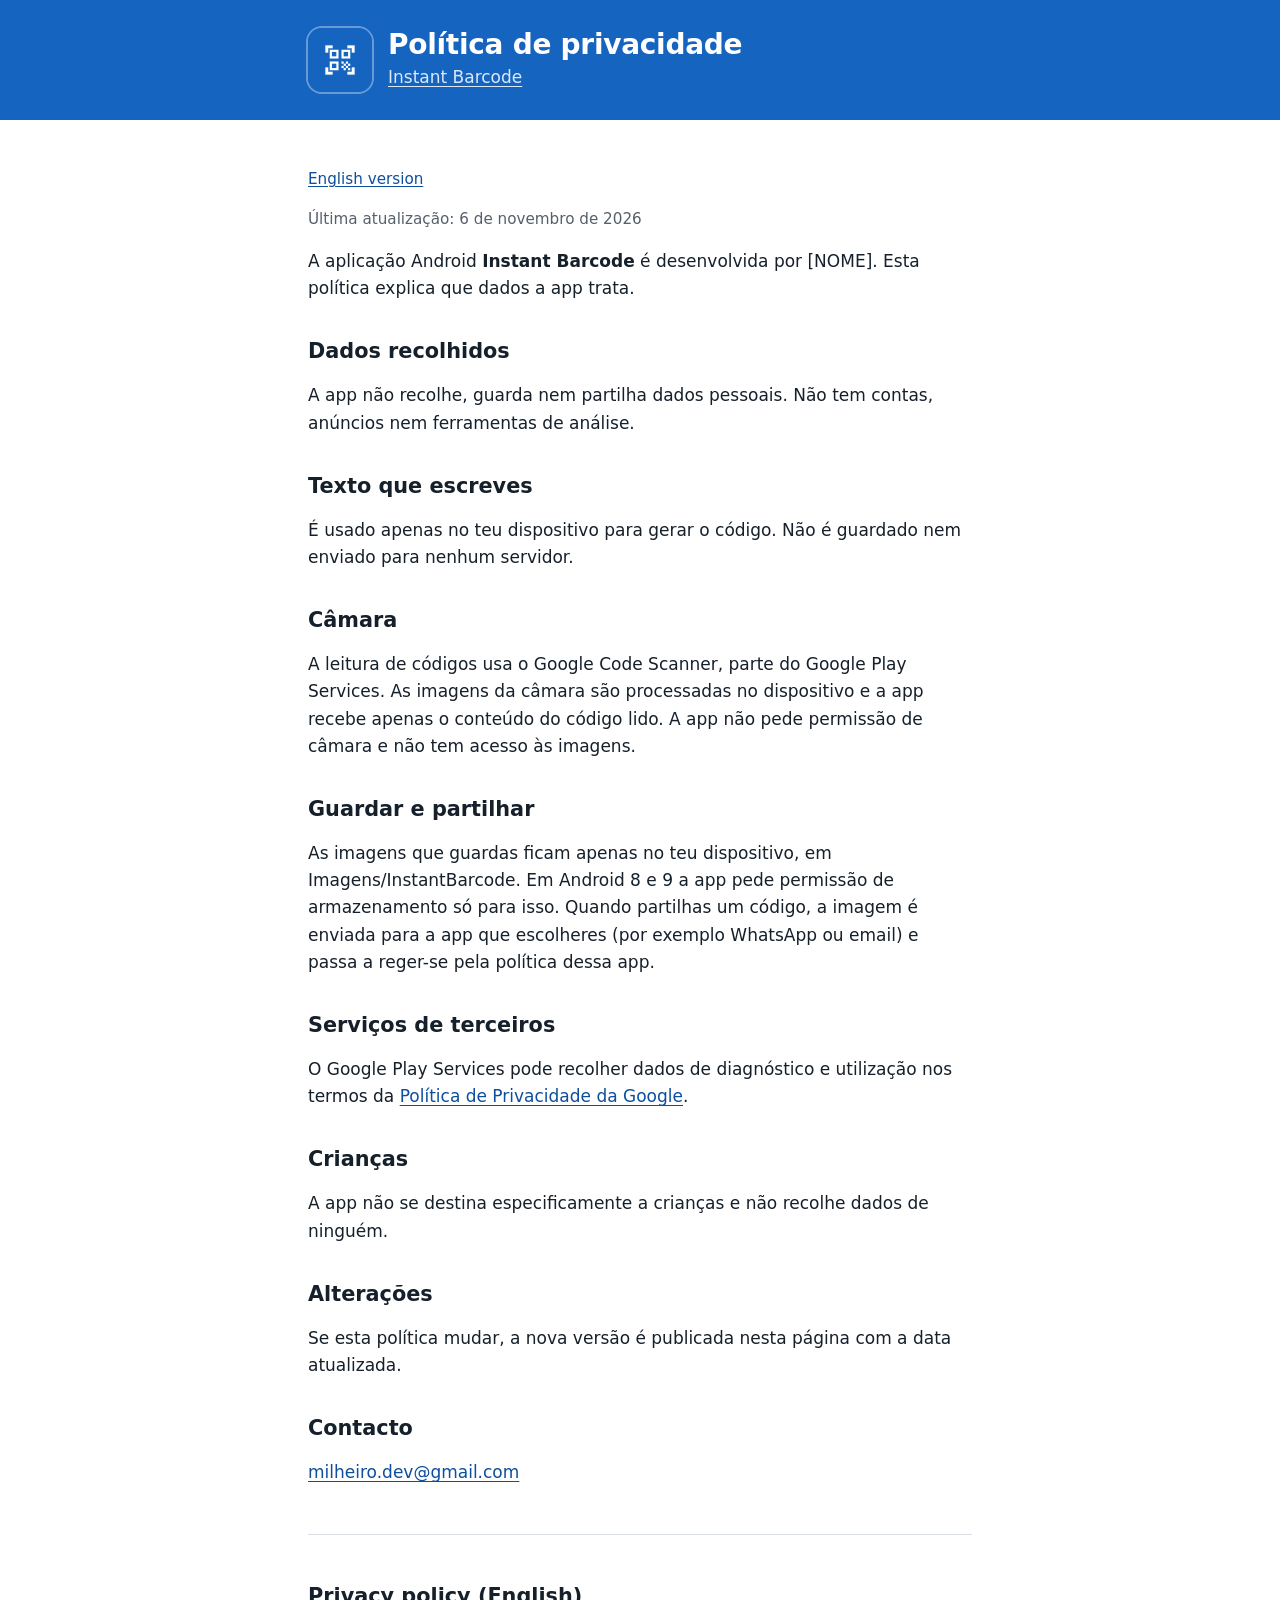
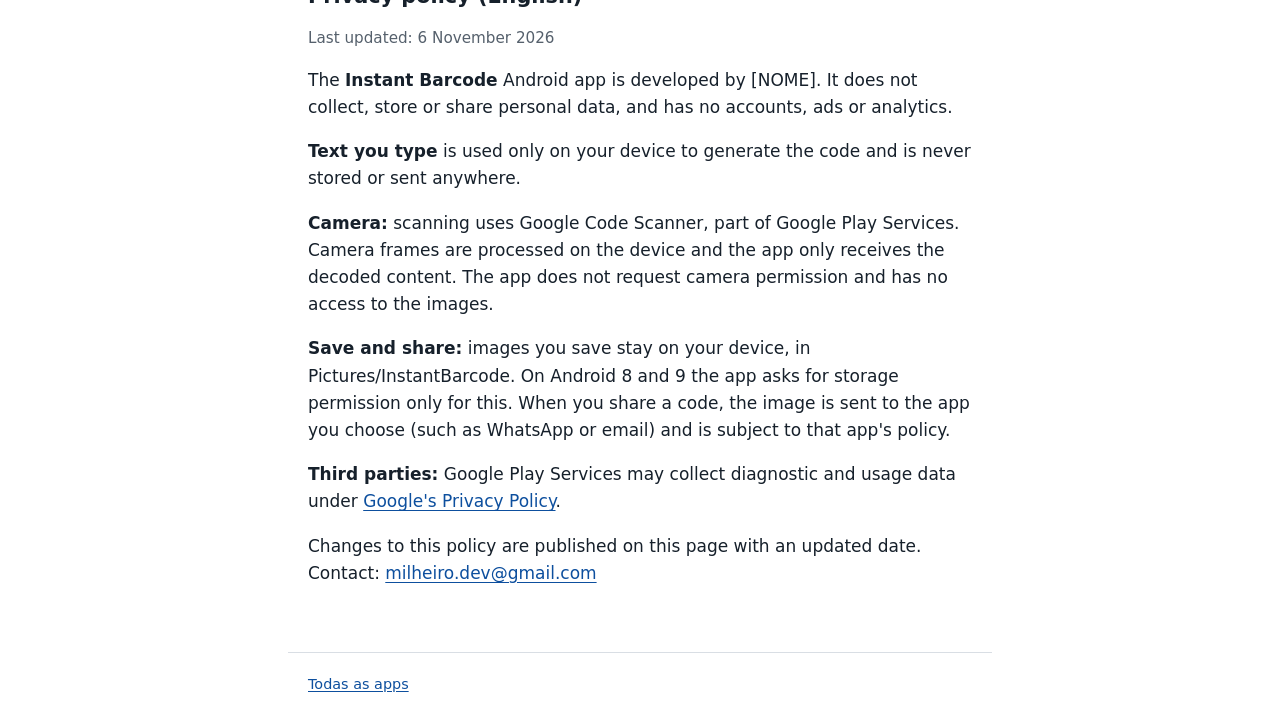
==== instant-barcode/privacy.html @ 48b8e968 "Site inicial das apps" ====
<!doctype html>
<html lang="pt-PT">
<head>
  <meta charset="utf-8">
  <meta name="viewport" content="width=device-width, initial-scale=1">
  <title>Instant Barcode — Política de privacidade</title>
  <link rel="stylesheet" href="../assets/style.css">
</head>
<body>
  <header class="band">
    <div class="band-inner">
      <img src="../assets/instant-barcode.png" alt="">
      <div>
        <h1>Política de privacidade</h1>
        <p><a href="./">Instant Barcode</a></p>
      </div>
    </div>
  </header>
  <main>
    <p class="lang"><a href="#en">English version</a></p>
    <p class="meta">Última atualização: 6 de novembro de 2026</p>

    <p>A aplicação Android <strong>Instant Barcode</strong> é desenvolvida por [NOME]. Esta política explica que dados a app trata.</p>

    <h2>Dados recolhidos</h2>
    <p>A app não recolhe, guarda nem partilha dados pessoais. Não tem contas, anúncios nem ferramentas de análise.</p>

    <h2>Texto que escreves</h2>
    <p>É usado apenas no teu dispositivo para gerar o código. Não é guardado nem enviado para nenhum servidor.</p>

    <h2>Câmara</h2>
    <p>A leitura de códigos usa o Google Code Scanner, parte do Google Play Services. As imagens da câmara são processadas no dispositivo e a app recebe apenas o conteúdo do código lido. A app não pede permissão de câmara e não tem acesso às imagens.</p>

    <h2>Guardar e partilhar</h2>
    <p>As imagens que guardas ficam apenas no teu dispositivo, em Imagens/InstantBarcode. Em Android 8 e 9 a app pede permissão de armazenamento só para isso. Quando partilhas um código, a imagem é enviada para a app que escolheres (por exemplo WhatsApp ou email) e passa a reger-se pela política dessa app.</p>

    <h2>Serviços de terceiros</h2>
    <p>O Google Play Services pode recolher dados de diagnóstico e utilização nos termos da <a href="https://policies.google.com/privacy">Política de Privacidade da Google</a>.</p>

    <h2>Crianças</h2>
    <p>A app não se destina especificamente a crianças e não recolhe dados de ninguém.</p>

    <h2>Alterações</h2>
    <p>Se esta política mudar, a nova versão é publicada nesta página com a data atualizada.</p>

    <h2>Contacto</h2>
    <p><a href="mailto:milheiro.dev@gmail.com?subject=Instant%20Barcode%20-%20Privacidade">milheiro.dev@gmail.com</a></p>

    <hr>

    <section id="en" lang="en">
      <h2>Privacy policy (English)</h2>
      <p class="meta">Last updated: 6 November 2026</p>
      <p>The <strong>Instant Barcode</strong> Android app is developed by [NOME]. It does not collect, store or share personal data, and has no accounts, ads or analytics.</p>
      <p><strong>Text you type</strong> is used only on your device to generate the code and is never stored or sent anywhere.</p>
      <p><strong>Camera:</strong> scanning uses Google Code Scanner, part of Google Play Services. Camera frames are processed on the device and the app only receives the decoded content. The app does not request camera permission and has no access to the images.</p>
      <p><strong>Save and share:</strong> images you save stay on your device, in Pictures/InstantBarcode. On Android 8 and 9 the app asks for storage permission only for this. When you share a code, the image is sent to the app you choose (such as WhatsApp or email) and is subject to that app's policy.</p>
      <p><strong>Third parties:</strong> Google Play Services may collect diagnostic and usage data under <a href="https://policies.google.com/privacy">Google's Privacy Policy</a>.</p>
      <p>Changes to this policy are published on this page with an updated date. Contact: <a href="mailto:milheiro.dev@gmail.com">milheiro.dev@gmail.com</a></p>
    </section>
  </main>
  <footer><a href="../">Todas as apps</a></footer>
</body>
</html>
---- assets/style.css ----
/* Sem fontes nem scripts externos: as páginas não fazem pedidos a terceiros. */
:root {
  color-scheme: light dark;
  --ink: #16202b;
  --muted: #55606c;
  --paper: #ffffff;
  --line: #d9dee4;
  --app: #1565c0;      /* cor da app; cada pasta de app pode redefinir */
  --app-ink: #ffffff;
  --link: #0d4f9e;
  font-family: system-ui, -apple-system, "Segoe UI", Roboto, "Noto Sans", sans-serif;
}
@media (prefers-color-scheme: dark) {
  :root {
    --ink: #e6ebf0;
    --muted: #a3adb8;
    --paper: #12171d;
    --line: #2b333c;
    --link: #8ab8f2;
  }
}
* { box-sizing: border-box; }
html { -webkit-text-size-adjust: 100%; }
body {
  margin: 0;
  background: var(--paper);
  color: var(--ink);
  font-size: 1.0625rem;
  line-height: 1.6;
}
a { color: var(--link); text-underline-offset: 0.15em; }
a:focus-visible { outline: 3px solid var(--app); outline-offset: 2px; border-radius: 2px; }

.band {
  background: var(--app);
  color: var(--app-ink);
}
.band-inner, main, footer {
  max-width: 44rem;
  margin: 0 auto;
  padding-inline: 1.25rem;
}
.band-inner {
  display: flex;
  align-items: center;
  gap: 1rem;
  padding-block: 1.75rem;
}
.band img {
  width: 64px;
  height: 64px;
  border-radius: 14px;
  box-shadow: 0 0 0 2px rgb(255 255 255 / 0.35);
  flex: none;
}
.band h1 { margin: 0; font-size: 1.75rem; line-height: 1.2; letter-spacing: -0.01em; }
.band p { margin: 0.15rem 0 0; opacity: 0.85; }
.band a { color: inherit; }

main { padding-block: 2rem 3rem; }
main > * { max-width: 68ch; }
h2 { font-size: 1.3rem; margin: 2.25rem 0 0.5rem; line-height: 1.3; }
h3 { font-size: 1.05rem; margin: 1.5rem 0 0.25rem; }
.meta { color: var(--muted); font-size: 0.95rem; }
.lang { font-size: 0.95rem; }
hr { border: 0; border-top: 1px solid var(--line); margin: 3rem 0; }

ul.apps { list-style: none; padding: 0; margin: 1.5rem 0; }
ul.apps li {
  display: flex;
  gap: 1rem;
  align-items: center;
  padding: 1rem 0;
  border-bottom: 1px solid var(--line);
}
ul.apps img { width: 48px; height: 48px; border-radius: 11px; flex: none; }
ul.apps strong { display: block; font-size: 1.1rem; }

footer {
  border-top: 1px solid var(--line);
  padding-block: 1.25rem 2rem;
  color: var(--muted);
  font-size: 0.9rem;
}
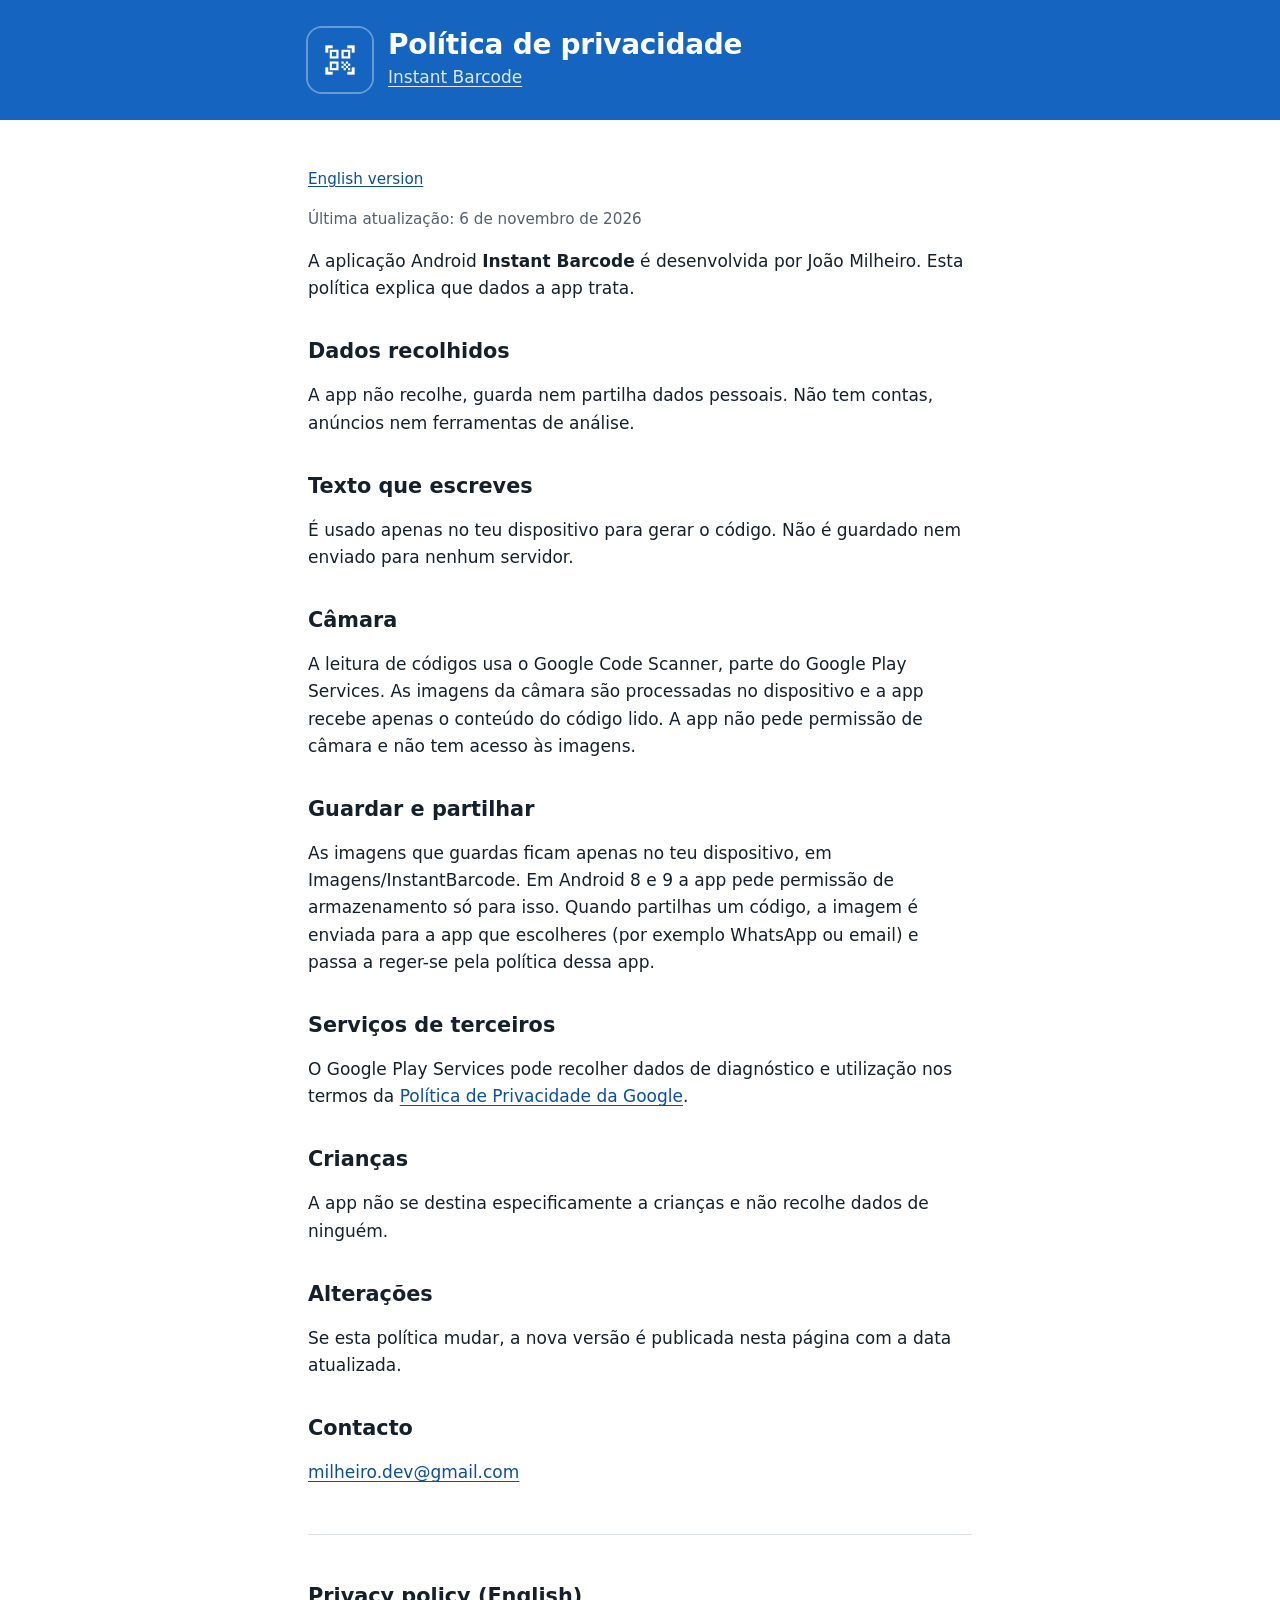
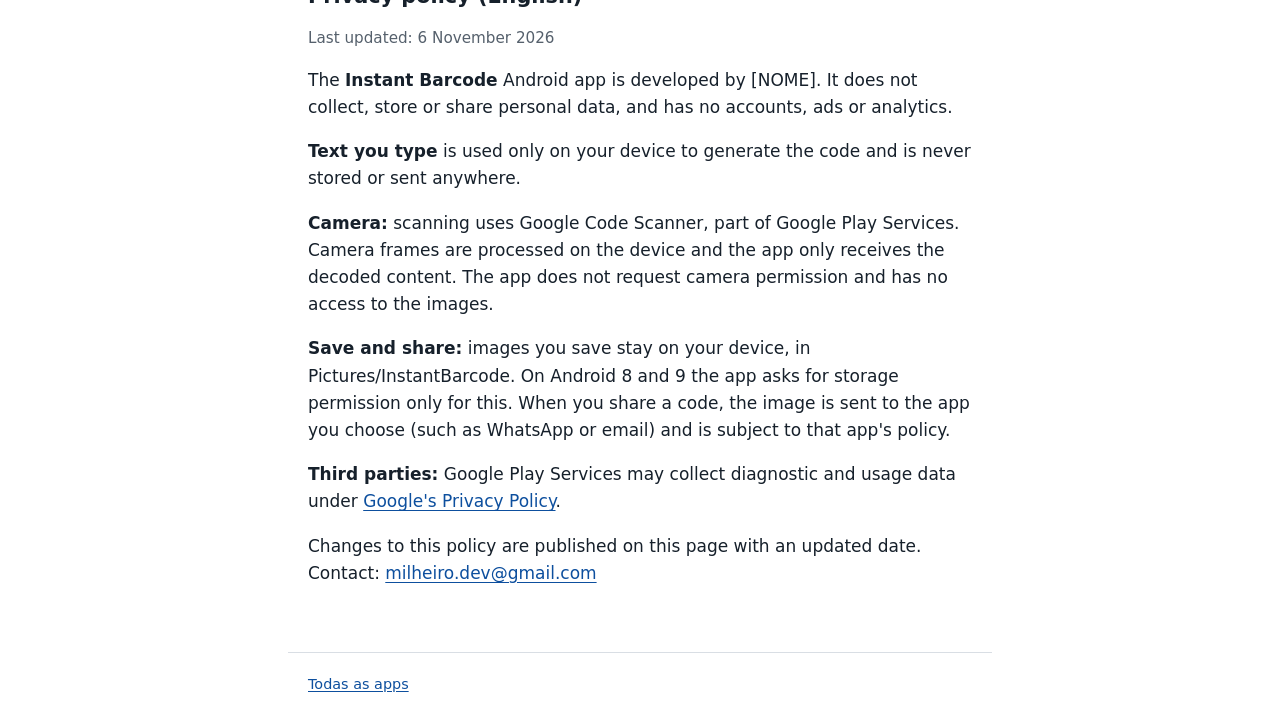
==== commit c1b6046d: "Update privacy.html" ====
--- a/instant-barcode/privacy.html
+++ b/instant-barcode/privacy.html
@@ -20,7 +20,7 @@
     <p class="lang"><a href="#en">English version</a></p>
     <p class="meta">Última atualização: 6 de novembro de 2026</p>
 
-    <p>A aplicação Android <strong>Instant Barcode</strong> é desenvolvida por [NOME]. Esta política explica que dados a app trata.</p>
+    <p>A aplicação Android <strong>Instant Barcode</strong> é desenvolvida por João Milheiro. Esta política explica que dados a app trata.</p>
 
     <h2>Dados recolhidos</h2>
     <p>A app não recolhe, guarda nem partilha dados pessoais. Não tem contas, anúncios nem ferramentas de análise.</p>
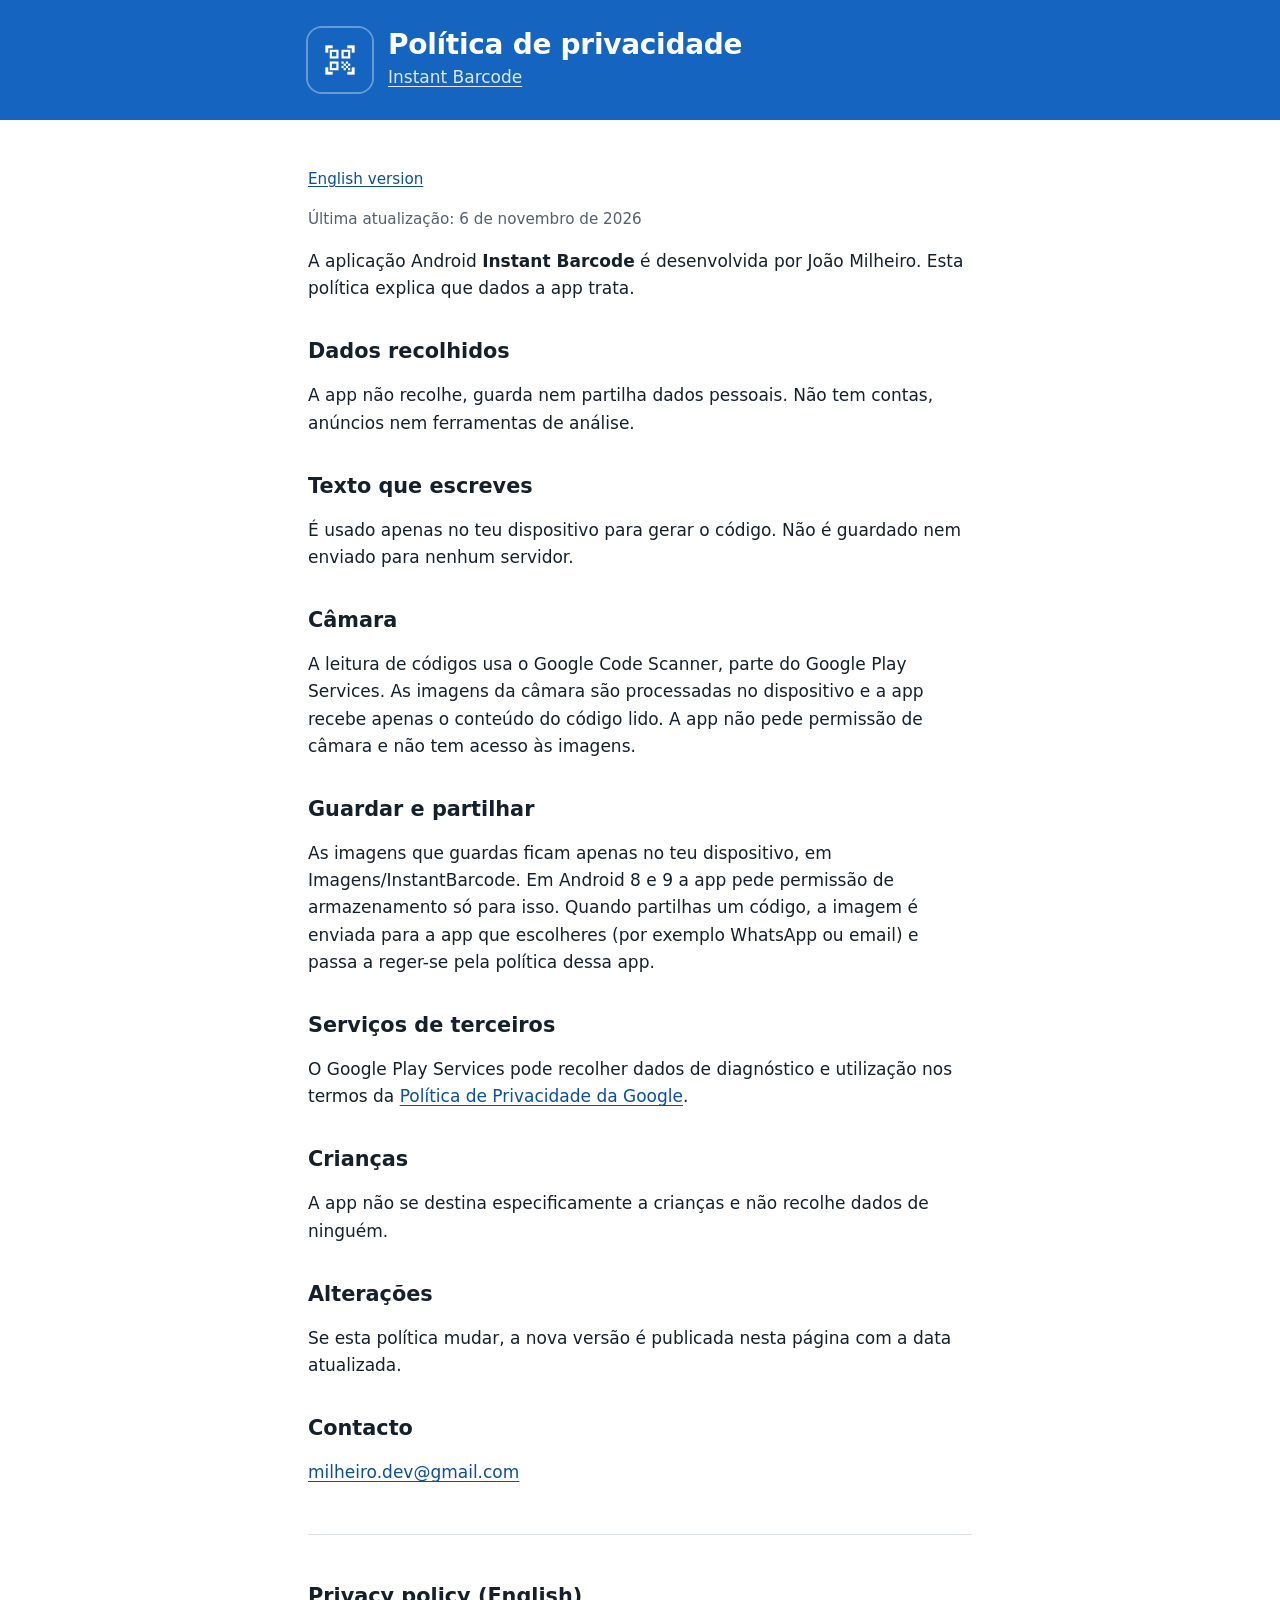
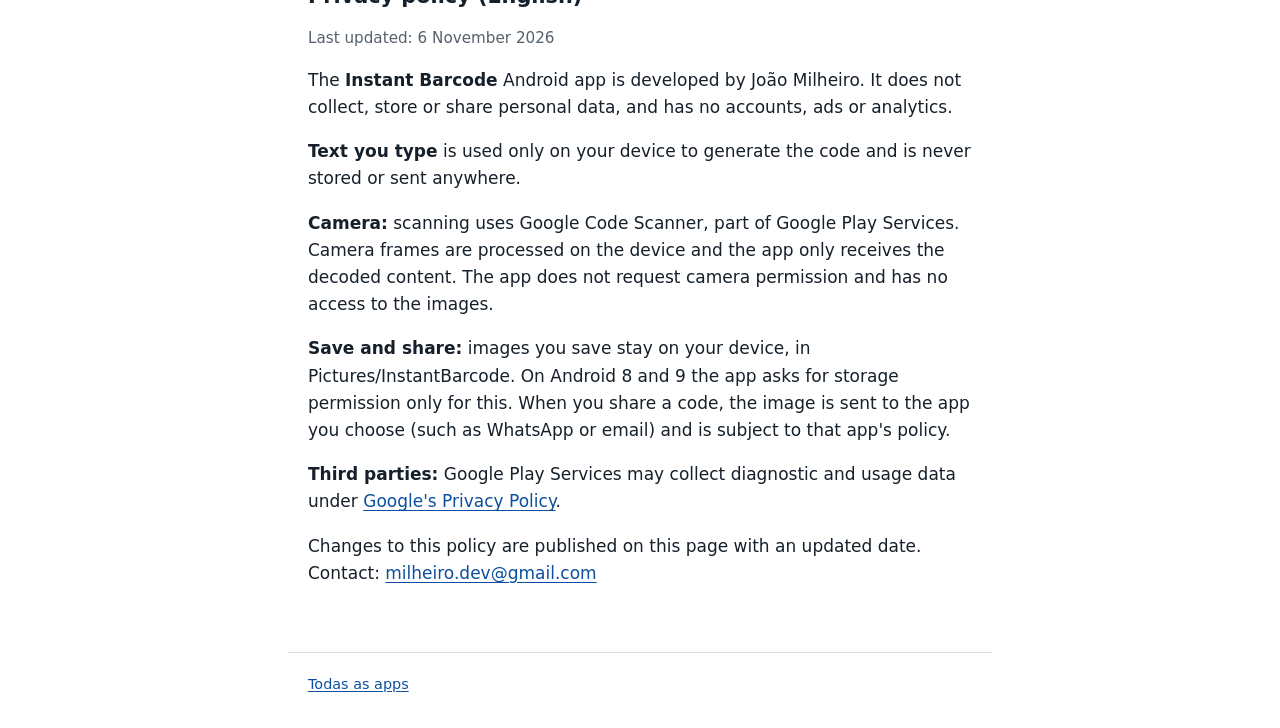
==== commit b66a4d94: "Update privacy.html" ====
--- a/instant-barcode/privacy.html
+++ b/instant-barcode/privacy.html
@@ -51,7 +51,7 @@
     <section id="en" lang="en">
       <h2>Privacy policy (English)</h2>
       <p class="meta">Last updated: 6 November 2026</p>
-      <p>The <strong>Instant Barcode</strong> Android app is developed by [NOME]. It does not collect, store or share personal data, and has no accounts, ads or analytics.</p>
+      <p>The <strong>Instant Barcode</strong> Android app is developed by João Milheiro. It does not collect, store or share personal data, and has no accounts, ads or analytics.</p>
       <p><strong>Text you type</strong> is used only on your device to generate the code and is never stored or sent anywhere.</p>
       <p><strong>Camera:</strong> scanning uses Google Code Scanner, part of Google Play Services. Camera frames are processed on the device and the app only receives the decoded content. The app does not request camera permission and has no access to the images.</p>
       <p><strong>Save and share:</strong> images you save stay on your device, in Pictures/InstantBarcode. On Android 8 and 9 the app asks for storage permission only for this. When you share a code, the image is sent to the app you choose (such as WhatsApp or email) and is subject to that app's policy.</p>
